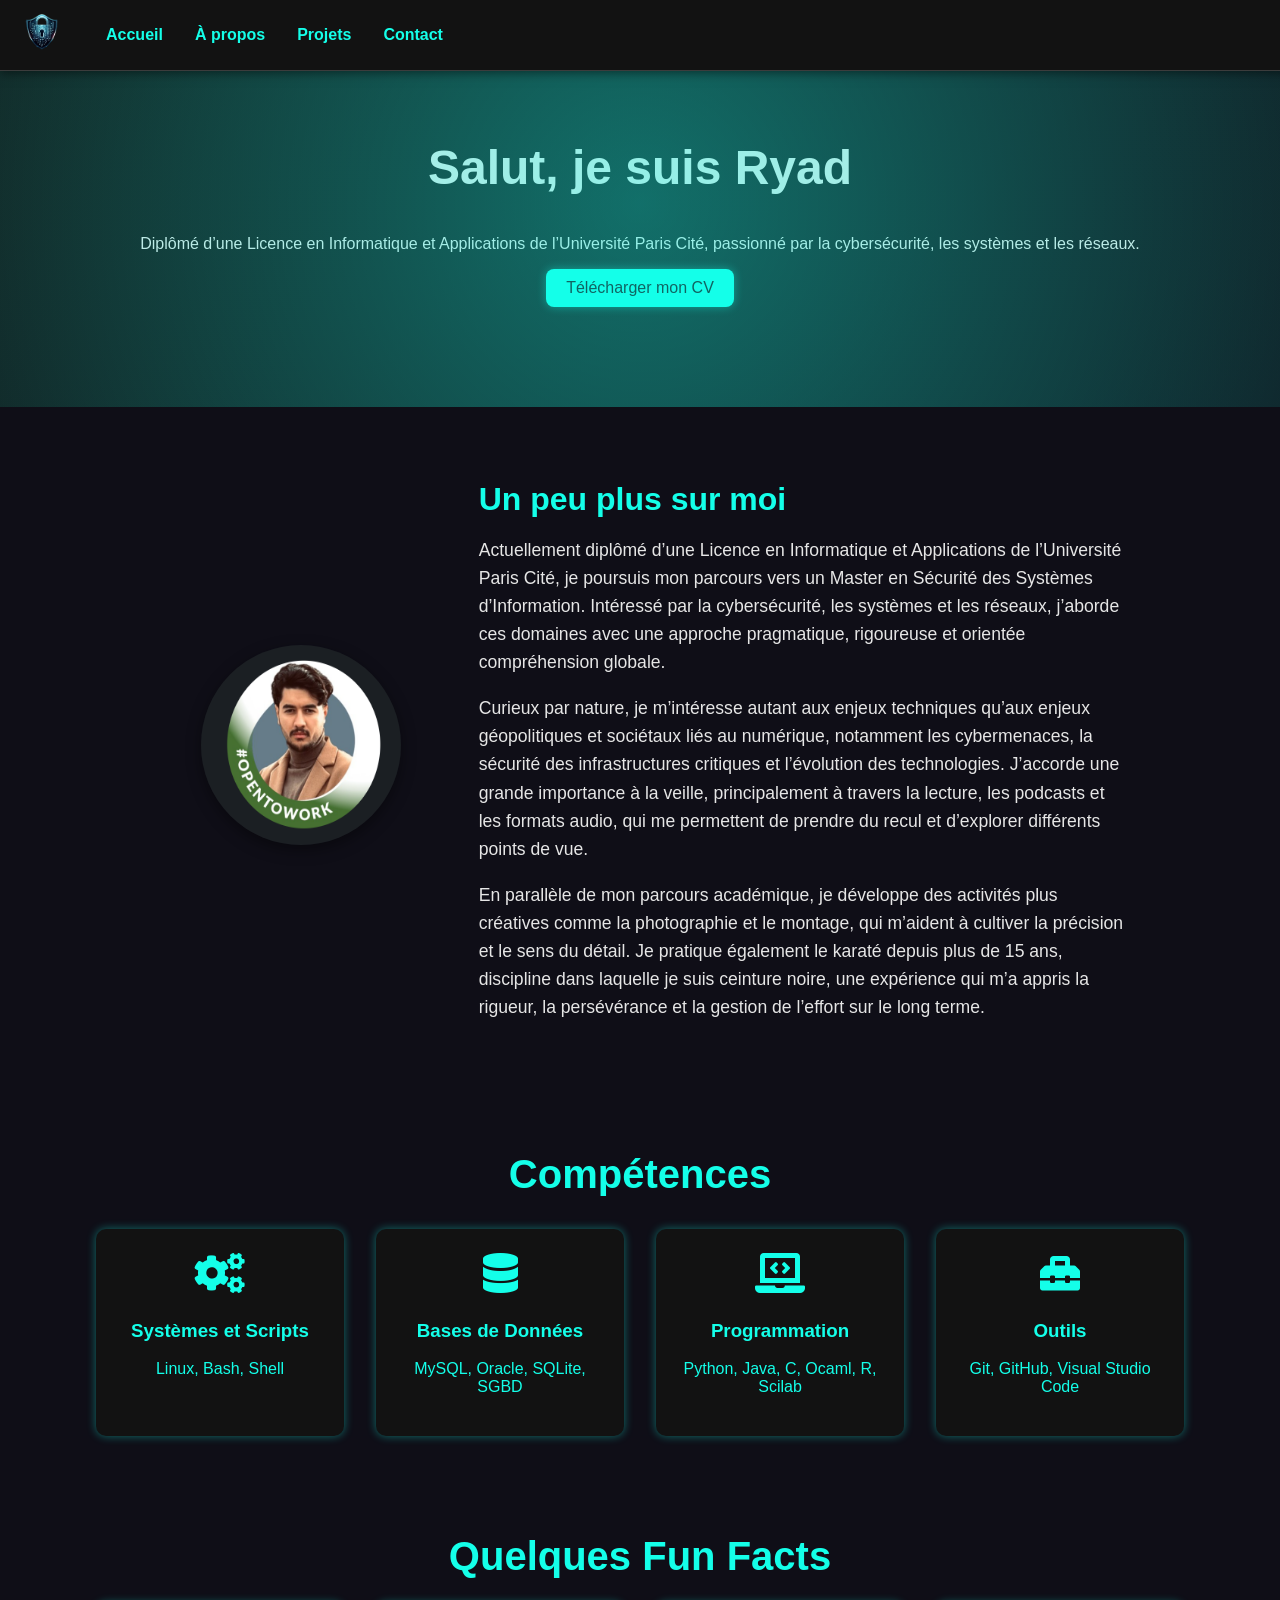
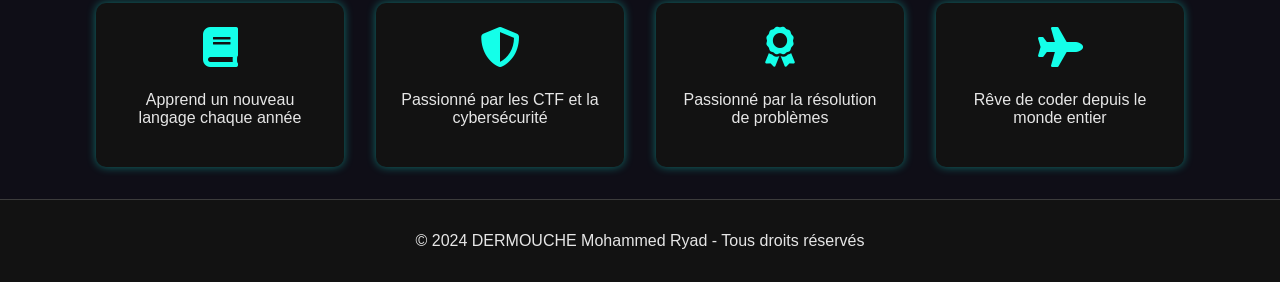
==== about.html @ db716ea2 "Update profile photo source in about.html" ====
<!DOCTYPE html>
<html lang="fr">

<head>
    <meta charset="UTF-8">
    <meta name="viewport" content="width=device-width, initial-scale=1.0">
    <title>Portfolio - À propos</title>
    <link rel="stylesheet" href="assets/css/style.css">

    <link rel="stylesheet" href="https://cdnjs.cloudflare.com/ajax/libs/font-awesome/5.15.4/css/all.min.css">
</head>

<body>

    <!-- Navbar -->
    <nav>
        <div class="logo">
            <a href="index.html"><img src="images/logo.png" alt="Logo" class="h-10"></a>
        </div>
        <ul id="nav-links">
            <li><a href="index.html">Accueil</a></li>
            <li><a href="about.html">À propos</a></li>
            <li><a href="projects.html">Projets</a></li>
            <li><a href="contact.html">Contact</a></li>
        </ul>
        <div class="hamburger" id="hamburger">
            <i class="fas fa-bars"></i>
        </div>
    </nav>

    <!-- Hero Section -->
    <section class="hero-section">
        <h1>Salut, je suis Ryad </h1>
        <p> Diplômé d’une Licence en Informatique et Applications de l’Université Paris Cité, passionné par
            la cybersécurité, les systèmes et les réseaux. </p>
        <a href="assets/documents/CV_SSI_Alternance.pdf" download="Cv Cybersécurité DERMOUCHE Ryad.pdf"
            class="btn-primary">Télécharger
            mon CV</a>
    </section>

    <!-- Profile Section -->
    <!-- Profile Section -->
    <section class="profile-section">
        <div class="profile-photo">
            <img src="images/Photo.png" alt="Photo de Ryad DERMOUCHE">
        </div>
        <div class="profile-bio">
            <h2>Un peu plus sur moi</h2>
            <p>
                Actuellement diplômé d’une Licence en Informatique et Applications de l’Université Paris Cité, je poursuis mon parcours vers un Master en Sécurité des Systèmes d’Information. Intéressé par la cybersécurité, les systèmes et les réseaux, j’aborde ces domaines avec une approche pragmatique, rigoureuse et orientée compréhension globale.
            </p>
            <p>
                Curieux par nature, je m’intéresse autant aux enjeux techniques qu’aux enjeux géopolitiques et sociétaux liés au numérique, notamment les cybermenaces, la sécurité des infrastructures critiques et l’évolution des technologies. J’accorde une grande importance à la veille, principalement à travers la lecture, les podcasts et les formats audio, qui me permettent de prendre du recul et d’explorer différents points de vue.
            </p>
            <p>
                En parallèle de mon parcours académique, je développe des activités plus créatives comme la photographie et le montage, qui m’aident à cultiver la précision et le sens du détail. Je pratique également le karaté depuis plus de 15 ans, discipline dans laquelle je suis ceinture noire, une expérience qui m’a appris la rigueur, la persévérance et la gestion de l’effort sur le long terme.


            </p>
        </div>
    </section>


    <!-- Skills Section -->
    <section class="skills-section">
        <h2>Compétences</h2>
        <div class="skills-container">
            <div class="skill">
                <i class="fas fa-cogs"></i>
                <h3>Systèmes et Scripts</h3>
                <p>Linux, Bash, Shell </p>
            </div>
            <div class="skill">
                <i class="fas fa-database"></i>
                <h3>Bases de Données</h3>
                <p>MySQL, Oracle, SQLite, SGBD</p>
            </div>
            <div class="skill">
                <i class="fas fa-laptop-code"></i>
                <h3>Programmation</h3>
                <p>Python, Java, C, Ocaml, R, Scilab</p>
            </div>
            <div class="skill">
                <i class="fas fa-toolbox"></i>
                <h3>Outils</h3>
                <p>Git, GitHub, Visual Studio Code</p>
            </div>
        </div>
    </section>

    <!-- Fun Facts Section -->
    <section class="fun-facts-section">
        <h2>Quelques Fun Facts</h2>
        <div class="fun-facts">

            <div class="fact">
                <i class="fas fa-book"></i>
                <p>Apprend un nouveau langage chaque année</p>
            </div>
            <div class="fact">
                <i class="fas fa-shield-alt"></i>
                <p>Passionné par les CTF et la cybersécurité</p>
            </div>
            <div class="fact">
                <i class="fas fa-award"></i>
                <p>Passionné par la résolution de problèmes</p>
            </div>
            <div class="fact">
                <i class="fas fa-plane"></i>
                <p>Rêve de coder depuis le monde entier</p>
            </div>
        </div>
    </section>

    <footer>
        <p>&copy; 2024 DERMOUCHE Mohammed Ryad - Tous droits réservés</p>
    </footer>

    <!-- JavaScript pour le menu hamburger -->
    <script src="assets/JS/main.js"></script>
</body>

</html>
---- assets/css/style.css ----
/* 
  PALETTE & VARIABLES 
  -------------------
  - bg-color / lighter-bg : pour les fonds
  - text-color : pour le texte par défaut
  - accent-turquoise / accent-green / accent-magenta : vos trois couleurs néon
  - accent-color / hover-color : variables "par défaut" si besoin
  - shadow-color : ombre néon
*/

:root {
    --bg-color: #0F0E17;
    /* Fond principal très sombre */
    --lighter-bg: #121212;
    /* Variante plus claire pour les blocs */
    --text-color: #E6E6E6;
    /* Texte clair */

    /* Vos 3 couleurs néon : */
    --accent-turquoise: #14FFE9;
    --accent-green: #19FF70;
    --accent-magenta: #FD3A69;

    /* Par commodité, on peut définir un "accent" et un "hover" par défaut */
    --accent-color: var(--accent-turquoise);
    --hover-color: var(--accent-green);

    --transition-speed: 0.3s;
    --border-color: rgba(230, 230, 230, 0.2);

    /*
      Ombre néon légère (par ex. turquoise).
      Vous pouvez créer d'autres ombres, ex:
        --shadow-green: rgba(25, 255, 112, 0.4);
        --shadow-magenta: rgba(253, 58, 105, 0.4);
      et les utiliser où vous voulez.
    */
    --shadow-color: rgba(20, 255, 233, 0.4);
}

/* 
  -----------------
  STYLES DE BASE 
  -----------------
*/

/* Styles de base */
body {
    font-family: 'Poppins', sans-serif;
    background-color: var(--bg-color);
    color: var(--text-color);
    margin: 0;
}

a {
    text-decoration: none;
    color: var(--accent-color);
    transition: color var(--transition-speed);
}

a:hover {
    color: var(--hover-color);
}


/* Bouton principal */
.btn-primary {
    display: inline-block;
    padding: 10px 20px;
    background-color: var(--accent-color);
    color: #0F0E17;
    /* Contraste sur le bouton (texte sombre sur fond néon) */
    border-radius: 8px;
    transition: background-color var(--transition-speed), box-shadow var(--transition-speed);
    box-shadow: 0 0 10px var(--shadow-color);
}

.btn-primary:hover {
    background-color: var(--hover-color);
    box-shadow: 0 0 15px var(--shadow-color);
}

/* 
  -----------------
  NAVBAR 
  -----------------
*/
nav {
    background-color: var(--lighter-bg);
    display: flex;
    align-items: center;
    position: fixed;
    width: 100%;
    top: 0;
    left: 0;
    z-index: 1000;
    box-shadow: 0 2px 10px rgba(0, 0, 0, 0.5);
    border-bottom: 1px solid var(--border-color);
    padding: 0.5rem 1rem;
}

.logo img {
    width: 50px;
    height: auto;
}

nav ul {
    list-style: none;
    display: flex;
    gap: 2rem;
}

nav ul li {
    display: inline-block;
}

nav a {
    color: var(--accent-color);
    font-weight: bold;
    position: relative;
    transition: color var(--transition-speed);
}

nav a:hover {
    color: var(--hover-color);
}

/* Hamburger pour mobile */
.hamburger {
    display: none;
    font-size: 1.5rem;
    cursor: pointer;
    margin-left: auto;
    color: var(--accent-color);
}

@media (max-width: 768px) {
    .hamburger {
        display: block;
    }

    nav ul {
        display: none;
        flex-direction: column;
        gap: 1rem;
        position: absolute;
        top: 60px;
        left: 0;
        background-color: var(--lighter-bg);
        width: 100%;
        box-shadow: 0px 4px 10px rgba(0, 0, 0, 0.1);
    }

    nav ul.show {
        display: flex;
    }
}

/* 
  -----------------
  HERO SECTION 
  -----------------
*/
.hero-section {
    background: linear-gradient(135deg, #121212, #0F0E17);
    color: var(--text-color);
    padding: 100px 0;
    text-align: center;
    position: relative;
    overflow: hidden;
}

/* Halo pulsant au fond */
.hero-section::before {
    content: "";
    position: absolute;
    top: -50%;
    left: -50%;
    width: 200%;
    height: 200%;
    background: radial-gradient(circle, var(--shadow-color) 0%, transparent 70%);
    animation: pulse 3s infinite;
    /* Le point crucial : */
    pointer-events: none;
}

@keyframes pulse {

    0%,
    100% {
        transform: scale(1);
        opacity: 0.5;
    }

    50% {
        transform: scale(1.2);
        opacity: 1;
    }
}

.hero-section h1 {
    font-size: 3rem;
}

.hero-animation {
    font-size: 1.5rem;
    margin-top: 1rem;
}

/* Effet "typewriter" */
.typed-text {
    color: var(--accent-green);
    /* par exemple, une autre couleur néon */
    font-weight: bold;
}

.cursor {
    display: inline-block;
    background-color: var(--bg-color);
    width: 5px;
    animation: blink 0.7s infinite;
}

@keyframes blink {

    0%,
    100% {
        opacity: 1;
    }

    50% {
        opacity: 0;
    }
}

/* 
  -----------------
  INFOS SECTION 
  -----------------
*/
.infos-section {
    padding: 2rem;
    background-color: var(--bg-color);
    text-align: center;
}

.infos-section .section-title {
    font-size: 2rem;
    color: var(--accent-color);
    /* Titre néon */
    margin-bottom: 1.5rem;
}

.infos-content {
    max-width: 800px;
    margin: 0 auto;
    padding: 1.5rem;
    background-color: var(--bg-color);
    border-radius: 8px;
    /* On peut changer l’ombre pour un halo plus néon si souhaité */
    box-shadow: 0 5px 15px rgba(0, 0, 0, 0.4);
    font-size: 1.1rem;
    line-height: 1.6;
}


/* 
  -----------------
  SKILLS SECTION 
  -----------------
*/
.skills-section {
    padding: 2rem;
    background-color: var(--bg-color);
    text-align: center;
}

.skills-section .section-title {
    font-size: 2rem;
    color: var(--accent-color);
    margin-bottom: 1.5rem;
}

.skills-grid {
    display: grid;
    grid-template-columns: repeat(auto-fit, minmax(200px, 1fr));
    gap: 1.5rem;
    max-width: 1000px;
    margin: 0 auto;
    padding: 1rem;
}

.skill-box {
    background-color: var(--lighter-bg);
    border-radius: 8px;
    padding: 1.5rem;
    /* Ombre discrète + effet de survol */
    box-shadow: 0 0 10px var(--shadow-color);
    text-align: center;
    transition: transform var(--transition-speed), box-shadow var(--transition-speed);
}

.skill-box:hover {
    transform: translateY(-10px);
    box-shadow: 0 0 15px var(--shadow-color);
}

.icon {
    font-size: 2.5rem;
    color: var(--accent-color);
    /* Icône en néon */
    margin-bottom: 1rem;
}

.skill-box h3 {
    font-size: 1.25rem;
    color: var(--accent-color);
    /* Titre de la skill en néon ou vert */
    margin-bottom: 0.5rem;
}

/*
  Footer
*/
footer {
    background-color: var(--lighter-bg);
    color: var(--text-color);
    padding: 1rem;
    text-align: center;
    border-top: 1px solid var(--border-color);
}

/* 
  RESPONSIVE (Infos + Skills)
*/
@media (max-width: 768px) {

    .infos-content,
    .skills-grid {
        padding: 1rem;
    }

    .skills-grid {
        grid-template-columns: 1fr;
    }
}

/* 
  RESPONSIVE (Hero, Navbar, etc.)
*/
@media (max-width: 600px) {
    .hero-section h1 {
        font-size: 2rem;
    }

    .hero-animation {
        font-size: 1.25rem;
    }

    .btn-primary {
        padding: 8px 16px;
    }

    .logo img {
        width: 100px;
    }

    nav ul {
        flex-direction: column;
        gap: 1rem;
    }
}


/* Contact Section */
.contact-section {
    background-color: var(--bg-color);
    text-align: center;
    padding: 2rem;
}

.contact-section .section-title {
    font-size: 2rem;
    color: var(--accent-color);
    /* Titre en néon */
    margin-bottom: 1rem;
}

.contact-section p {
    font-size: 1.1rem;
    color: var(--text-color);
    /* Remplace #555 par var(--text-color) */
    margin-bottom: 2rem;
}

/* Contact Info */
.contact-info {
    display: flex;
    flex-direction: column-reverse;
    align-items: center;
    gap: 1rem;
    margin-bottom: 2rem;
}

.contact-item {
    display: flex;
    align-items: center;
    gap: 0.5rem;
}

.contact-item p {
    font-size: 1.1rem;
    color: var(--text-color);
}

.icon {
    font-size: 1.5rem;
    color: var(--accent-color);
    /* Icône en néon */
}

/* Contact Form */
.contact-form {
    max-width: 600px;
    margin: 0 auto;
    display: flex;
    flex-direction: column;
    gap: 1rem;
}

.contact-form input,
.contact-form textarea {
    width: 100%;
    padding: 10px;
    background-color: var(--lighter-bg);
    /* Fond sombre pour les champs */
    color: var(--text-color);
    border: 1px solid var(--border-color);
    border-radius: 5px;
    font-size: 1rem;
    resize: vertical;
}

.contact-form button {
    align-self: flex-start;
    padding: 10px 20px;
    border: none;
    background-color: var(--accent-color);
    color: #0F0E17;
    /* Contraste (texte sombre sur fond néon) */
    border-radius: 5px;
    font-size: 1rem;
    cursor: pointer;
    transition: background-color var(--transition-speed), box-shadow var(--transition-speed);
    box-shadow: 0 0 10px var(--shadow-color);
}

.contact-form button:hover {
    background-color: var(--hover-color);
    box-shadow: 0 0 15px var(--shadow-color);
}

/* Responsive Design for Contact Section */
@media (max-width: 768px) {
    .contact-info {
        align-items: flex-start;
    }
}


/* 
  -----------------
  PROJECTS SECTION 
  -----------------
*/
.projects-section {
    padding: 2rem;
    background-color: var(--bg-color);
    text-align: center;
}

.section-title {
    font-size: 2.5rem;
    color: var(--accent-color);
    margin-bottom: 2rem;
}

/* Grid for Project Cards */
.projects-grid {
    display: grid;
    grid-template-columns: repeat(2, 1fr);
    gap: 2rem;
    max-width: 1200px;
    margin: 0 auto;
}

@media (max-width: 768px) {
    .projects-grid {
        grid-template-columns: 1fr;
    }
}


/* Carte projet */
.project-card {
    border-radius: 10px;
    overflow: hidden;
    background-color: var(--lighter-bg);
    color: var(--text-color);
    box-shadow: 0 0 10px var(--shadow-color);
    transition: transform var(--transition-speed), box-shadow var(--transition-speed);
}

.project-card:hover {
    transform: translateY(-10px);
    box-shadow: 0 0 15px var(--accent-green);
}

.project-image {
    width: 100%;
    height: auto;
}

.project-content {
    padding: 1.5rem;
    text-align: left;
}

.project-content h3 {
    font-size: 1.5rem;
    color: var(--accent-color);
    /* Titre projet en néon */
    margin-bottom: 0.5rem;
}

.project-content p {
    margin-bottom: 1rem;
    color: var(--text-color);
}

/* Tech stack */
.tech-stack {
    list-style: none;
    padding: 0;
    display: flex;
    gap: 0.5rem;
    margin-bottom: 1rem;
    flex-wrap: wrap;
}

.tech-stack li {
    background-color: var(--accent-color);
    color: #0F0E17;
    padding: 0.5rem 1rem;
    border-radius: 5px;
    font-size: 0.875rem;
    transition: background-color var(--transition-speed);
}

.tech-stack li:hover {
    background-color: var(--hover-color);
}

/* Bouton dans la project card */
.project-content .btn-primary {
    display: inline-block;
    padding: 10px 20px;
    font-size: 0.875rem;
    box-shadow: 0 0 10px var(--accent-magenta);
    transition: background-color var(--transition-speed), box-shadow var(--transition-speed);
}

.project-content .btn-primary:hover {
    background-color: var(--accent-magenta);
    box-shadow: 0 0 15px var(--shadow-color);
}

/* Responsive Design */
@media (max-width: 768px) {
    .projects-grid {
        grid-template-columns: 1fr;
        /* 1 projet par ligne sur mobile */

    }
}


/* Hero Section */
.about-hero {
    background: linear-gradient(135deg, #0f270b, var(--shadow-color));
    color: white;
    padding: 100px 20px;
    text-align: center;
}

/* 
  -----------------
  ABOUT HERO 
  -----------------
*/
.about-hero {
    /* Dégradé sombre + nuance turquoise */
    background: linear-gradient(135deg, var(--bg-color), #121212);
    color: var(--text-color);
    padding: 100px 20px;
    text-align: center;
}

.about-hero h1 {
    font-size: 3rem;
    margin-bottom: 0.5rem;
    color: var(--accent-color);
    /* ou var(--text-color) si vous préférez */
}

.about-hero p {
    font-size: 1.25rem;
    margin-bottom: 1rem;
}

.about-hero .btn-primary {
    margin-top: 1rem;
}

/* 
  -----------------
  PROFILE SECTION 
  -----------------
*/
.profile-section {
    display: flex;
    align-items: center;
    padding: 2rem;
    max-width: 1000px;
    margin: 0 auto;
}

.profile-photo {
    flex: 1;
    text-align: center;
}

.profile-photo img {
    width: 200px;
    height: 200px;
    border-radius: 50%;
    box-shadow: 0 5px 15px rgba(0, 0, 0, 0.4);
}

.profile-bio {
    flex: 2;
    padding: 1rem;
}

.profile-bio h2 {
    font-size: 2rem;
    color: var(--accent-color);
    margin-bottom: 1rem;
}

.profile-bio p {
    font-size: 1.1rem;
    color: var(--text-color);
    line-height: 1.6;
}

/* Skills Section */
.skills-section {
    background-color: var(--bg-color);
    padding: 2rem;
    text-align: center;
}

.skills-section h2 {
    font-size: 2.5rem;
    color: var(--accent-color);
    /* Titre de section en néon */
    margin-bottom: 2rem;
}

.skills-container {
    display: flex;
    justify-content: center;
    gap: 2rem;
    flex-wrap: wrap;
}

.skill {
    background-color: var(--lighter-bg);
    /* Fond sombre pour la carte */
    color: var(--accent-color);
    /* Texte en néon */
    padding: 1.5rem;
    border-radius: 10px;
    box-shadow: 0 0 10px var(--shadow-color);
    /* Ombre néon légère */
    text-align: center;
    width: 200px;
    transition: transform var(--transition-speed),
        box-shadow var(--transition-speed);
}

.skill:hover {
    transform: translateY(-10px);
    box-shadow: 0 0 15px var(--shadow-color);
}

.skill i {
    font-size: 2.5rem;
    color: var(--accent-color);
    /* Icône en néon */
    margin-bottom: 0.5rem;
}


/* 
  -----------------
  FUN FACTS SECTION 
  -----------------
*/
.fun-facts-section {
    padding: 2rem;
    background-color: var(--bg-color);
    text-align: center;
}

.fun-facts-section h2 {
    color: var(--accent-color);
    font-size: 2.5rem;
    margin-bottom: 1.5rem;
}

.fun-facts {
    display: flex;
    justify-content: center;
    gap: 2rem;
    flex-wrap: wrap;
}

.fact {
    background-color: var(--lighter-bg);
    color: var(--text-color);
    border-radius: 10px;
    padding: 1.5rem;
    width: 200px;
    box-shadow: 0 0 10px var(--shadow-color);
    text-align: center;
    transition: transform var(--transition-speed), box-shadow var(--transition-speed);
}

.fact:hover {
    transform: translateY(-10px);
    box-shadow: 0 0 15px var(--shadow-color);
}

.fact i {
    font-size: 2.5rem;
    color: var(--accent-color);
    margin-bottom: 0.5rem;
}

/* 
  -----------------
  EFFET NEON GLOW (OPTIONNEL) 
  -----------------
*/
@keyframes neonGlow {

    0%,
    100% {
        text-shadow: 0 0 8px var(--accent-color),
            0 0 20px var(--accent-color),
            0 0 40px var(--accent-color);
    }

    50% {
        text-shadow: 0 0 4px var(--accent-color),
            0 0 10px var(--accent-color),
            0 0 20px var(--accent-color);
    }
}

/* Exemple d'utilisation sur .section-title */
.section-title {
    animation: neonGlow 2s infinite;
}
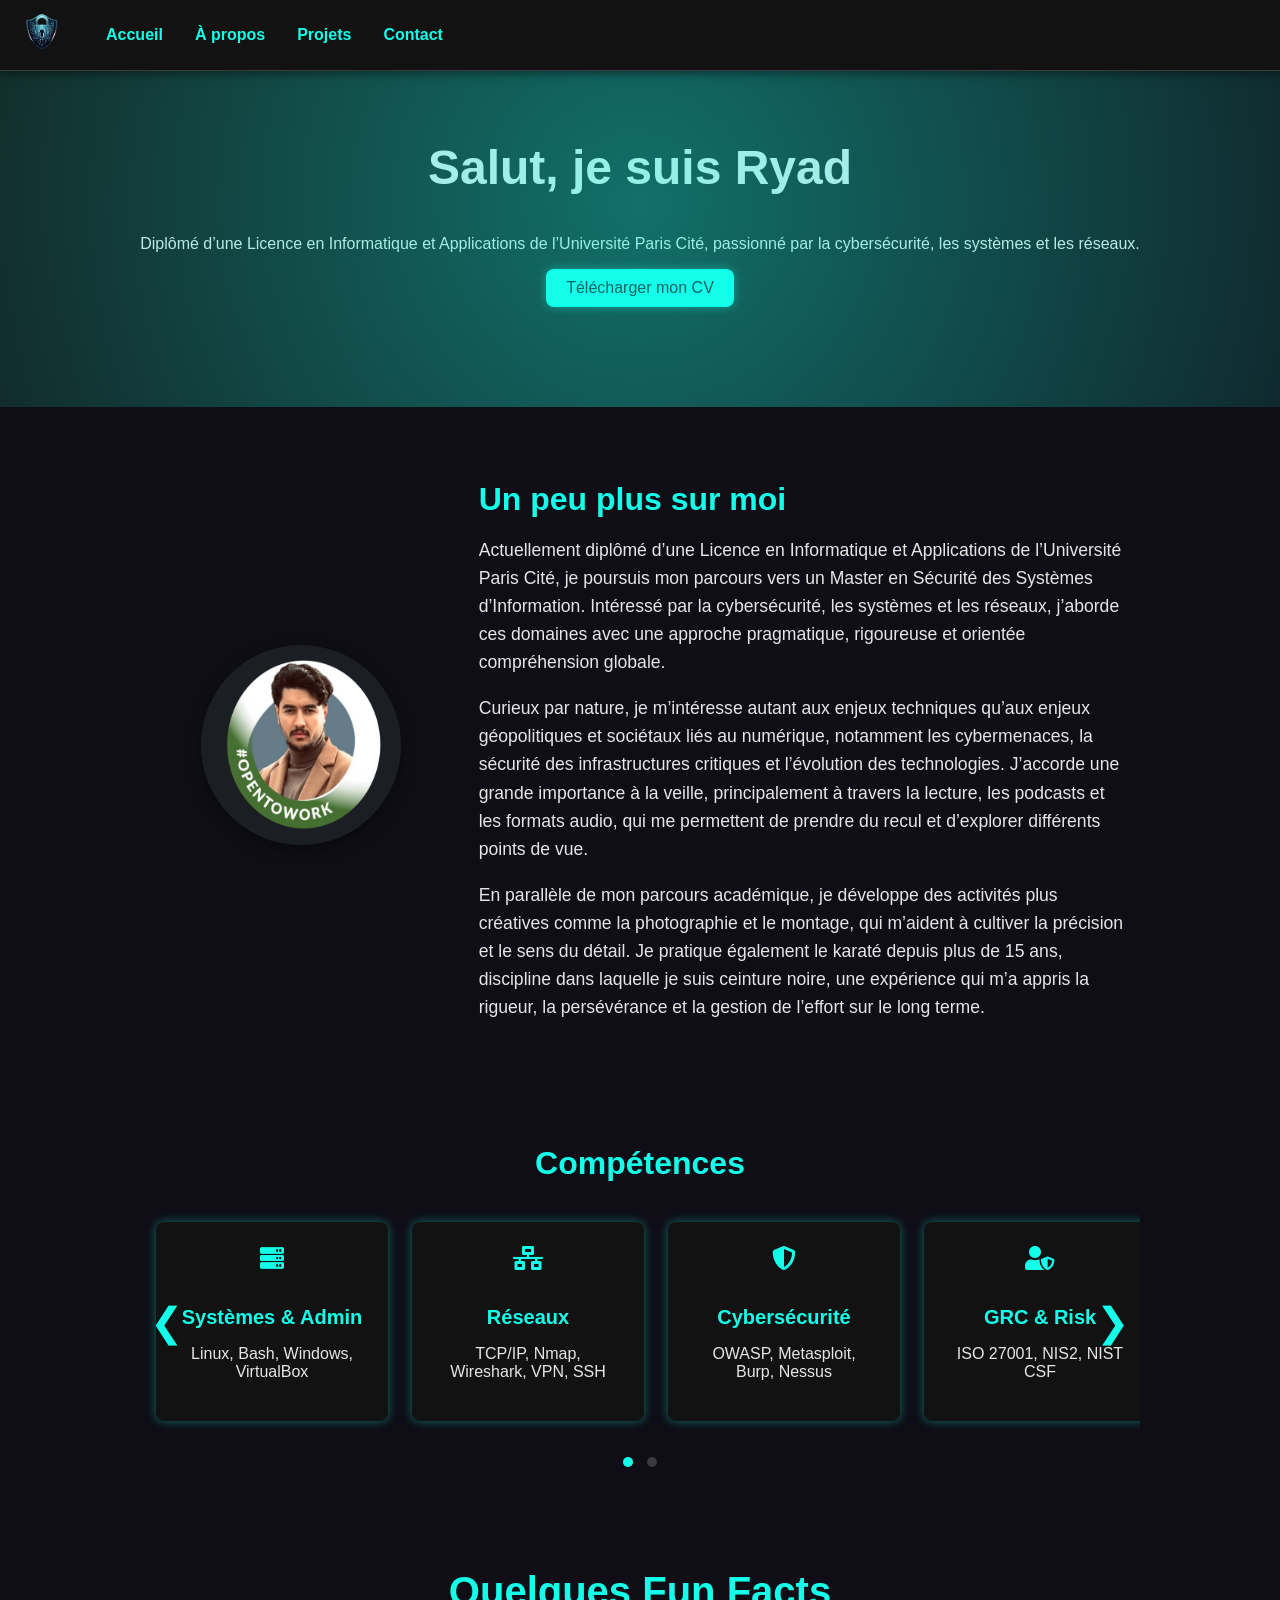
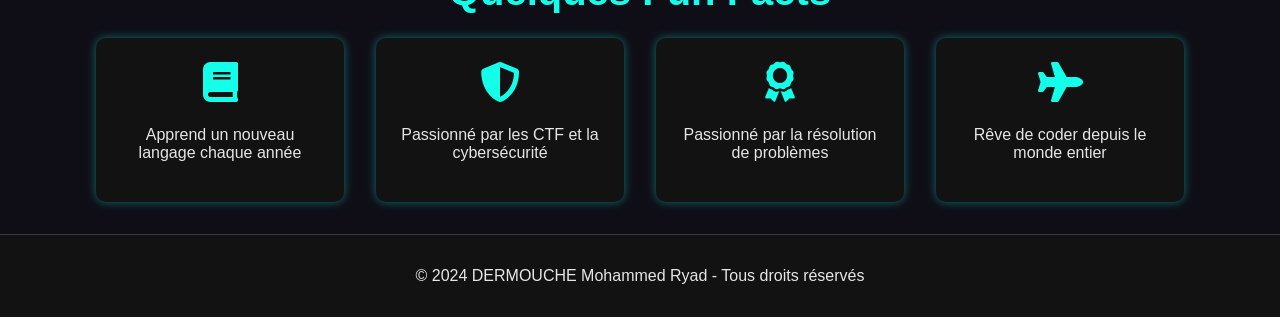
==== commit 76d1ab75: "Refactor skills section into a carousel format" ====
--- a/about.html
+++ b/about.html
@@ -33,7 +33,7 @@
         <h1>Salut, je suis Ryad </h1>
         <p> Diplômé d’une Licence en Informatique et Applications de l’Université Paris Cité, passionné par
             la cybersécurité, les systèmes et les réseaux. </p>
-        <a href="assets/documents/CV_SSI_Alternance.pdf" download="Cv Cybersécurité DERMOUCHE Ryad.pdf"
+        <a href="assets/documents/CV_SSI_Alternance.pdf" download="CV_SSI_Alternance.pdf"
             class="btn-primary">Télécharger
             mon CV</a>
     </section>
@@ -61,32 +61,70 @@
     </section>
 
 
-    <!-- Skills Section -->
-    <section class="skills-section">
-        <h2>Compétences</h2>
-        <div class="skills-container">
-            <div class="skill">
-                <i class="fas fa-cogs"></i>
-                <h3>Systèmes et Scripts</h3>
-                <p>Linux, Bash, Shell </p>
+   <section class="skills-section">
+    <h2 class="section-title">Compétences</h2>
+
+    <div class="skills-carousel">
+        <button class="skills-nav left">&#10094;</button>
+
+        <div class="skills-track">
+            <!-- Slide 1 -->
+            <div class="skills-slide">
+                <div class="skill-box">
+                    <i class="fas fa-server icon"></i>
+                    <h3>Systèmes & Admin</h3>
+                    <p>Linux, Bash, Windows, VirtualBox</p>
+                </div>
+                <div class="skill-box">
+                    <i class="fas fa-network-wired icon"></i>
+                    <h3>Réseaux</h3>
+                    <p>TCP/IP, Nmap, Wireshark, VPN, SSH</p>
+                </div>
+                <div class="skill-box">
+                    <i class="fas fa-shield-alt icon"></i>
+                    <h3>Cybersécurité</h3>
+                    <p>OWASP, Metasploit, Burp, Nessus</p>
+                </div>
+                <div class="skill-box">
+                    <i class="fas fa-user-shield icon"></i>
+                    <h3>GRC & Risk</h3>
+                    <p>ISO 27001, NIS2, NIST CSF</p>
+                </div>
             </div>
-            <div class="skill">
-                <i class="fas fa-database"></i>
-                <h3>Bases de Données</h3>
-                <p>MySQL, Oracle, SQLite, SGBD</p>
-            </div>
-            <div class="skill">
-                <i class="fas fa-laptop-code"></i>
-                <h3>Programmation</h3>
-                <p>Python, Java, C, Ocaml, R, Scilab</p>
-            </div>
-            <div class="skill">
-                <i class="fas fa-toolbox"></i>
-                <h3>Outils</h3>
-                <p>Git, GitHub, Visual Studio Code</p>
+
+            <!-- Slide 2 -->
+            <div class="skills-slide">
+                <div class="skill-box">
+                    <i class="fas fa-code icon"></i>
+                    <h3>Développement</h3>
+                    <p>Python, C/C++, Java, SQL</p>
+                </div>
+                <div class="skill-box">
+                    <i class="fas fa-terminal icon"></i>
+                    <h3>Scripting</h3>
+                    <p>Bash, Python</p>
+                </div>
+                <div class="skill-box">
+                    <i class="fas fa-tools icon"></i>
+                    <h3>Outils</h3>
+                    <p>Git, GitHub, VS Code</p>
+                </div>
+                <div class="skill-box">
+                    <i class="fas fa-flask icon"></i>
+                    <h3>Labs</h3>
+                    <p>Kali, TryHackMe, Root-Me</p>
+                </div>
             </div>
         </div>
-    </section>
+
+        <button class="skills-nav right">&#10095;</button>
+    </div>
+
+    <div class="skills-dots">
+        <span class="skills-dot active"></span>
+        <span class="skills-dot"></span>
+    </div>
+</section>
 
     <!-- Fun Facts Section -->
     <section class="fun-facts-section">
--- a/assets/css/style.css
+++ b/assets/css/style.css
@@ -783,4 +783,91 @@
 /* Exemple d'utilisation sur .section-title */
 .section-title {
     animation: neonGlow 2s infinite;
-}+}
+
+/* ================================
+   SKILLS CAROUSEL (UPDATED)
+   ================================ */
+
+.skills-carousel {
+    position: relative;
+    max-width: 1000px;
+    margin: 0 auto;
+    overflow: hidden;
+}
+
+.skills-track {
+    display: flex;
+    transition: transform 0.6s ease-in-out;
+}
+
+.skills-slide {
+    min-width: 100%;
+    display: grid;
+    grid-template-columns: repeat(auto-fit, minmax(200px, 1fr));
+    gap: 1.5rem;
+    padding: 1rem;
+}
+
+/* Reuse existing skill-box design */
+.skills-slide .skill-box {
+    background-color: var(--lighter-bg);
+    border-radius: 8px;
+    padding: 1.5rem;
+    box-shadow: 0 0 10px var(--shadow-color);
+    transition: transform var(--transition-speed), box-shadow var(--transition-speed);
+}
+
+.skills-slide .skill-box:hover {
+    transform: translateY(-10px);
+    box-shadow: 0 0 15px var(--shadow-color);
+}
+
+/* Navigation arrows */
+.skills-nav {
+    position: absolute;
+    top: 50%;
+    transform: translateY(-50%);
+    font-size: 2.5rem;
+    color: var(--accent-color);
+    background: none;
+    border: none;
+    cursor: pointer;
+    z-index: 10;
+    padding: 0 10px;
+}
+
+.skills-nav.left {
+    left: 0;
+}
+
+.skills-nav.right {
+    right: 0;
+}
+
+/* Dots */
+.skills-dots {
+    margin-top: 1rem;
+    text-align: center;
+}
+
+.skills-dot {
+    display: inline-block;
+    width: 10px;
+    height: 10px;
+    background-color: var(--border-color);
+    border-radius: 50%;
+    margin: 0 5px;
+    cursor: pointer;
+}
+
+.skills-dot.active {
+    background-color: var(--accent-color);
+}
+
+/* Mobile */
+@media (max-width: 768px) {
+    .skills-slide {
+        grid-template-columns: 1fr;
+    }
+}
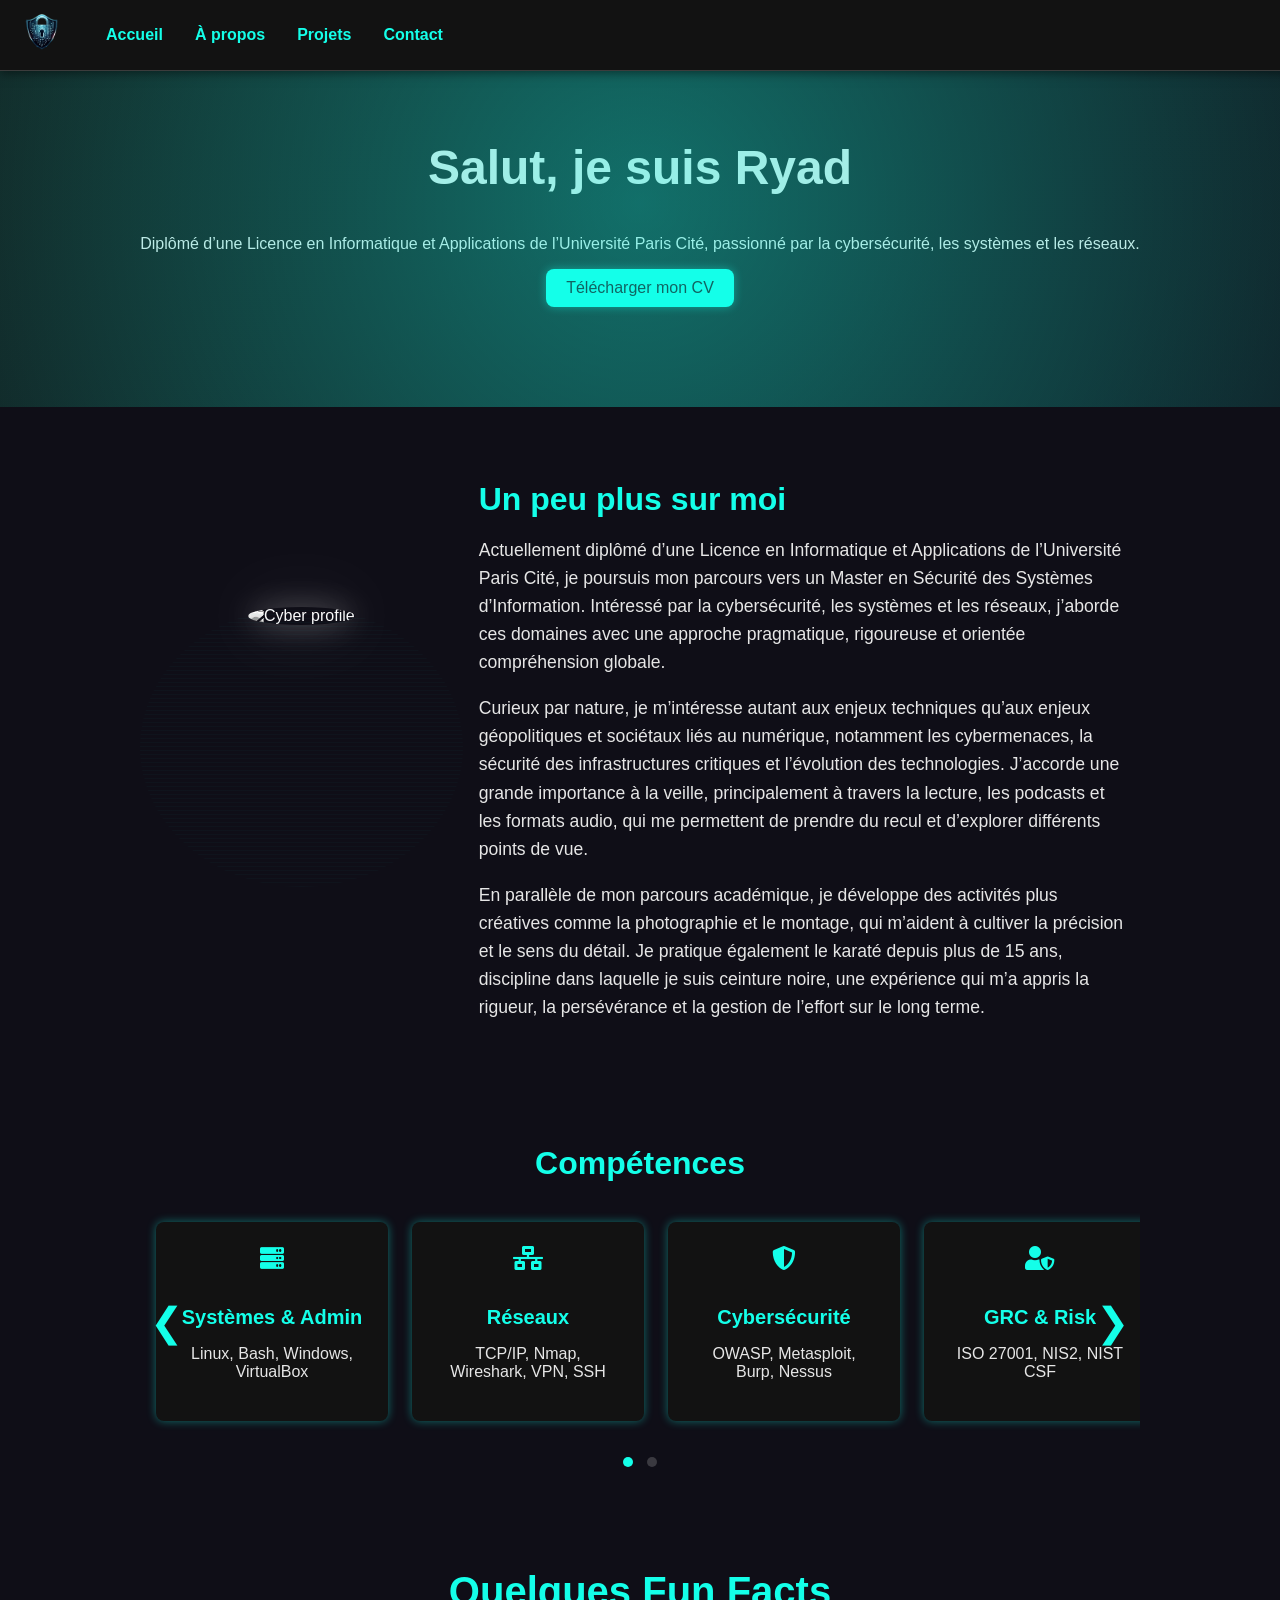
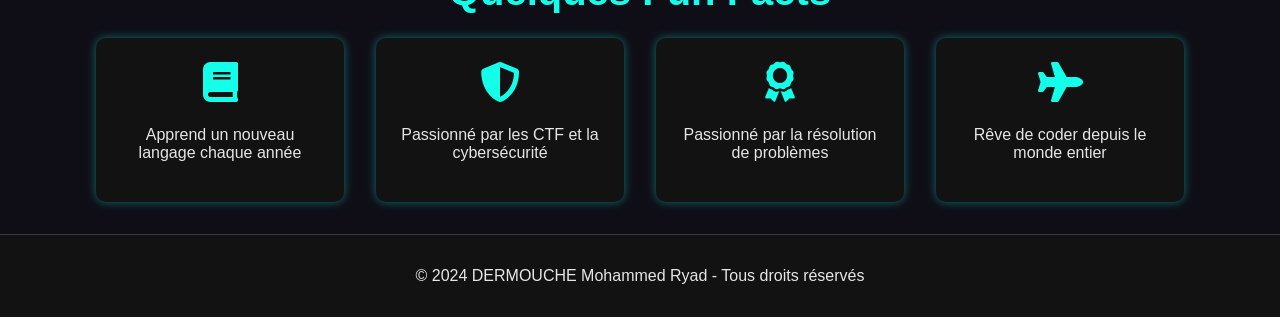
==== commit 3298342c: "Update about.html" ====
--- a/about.html
+++ b/about.html
@@ -41,9 +41,11 @@
     <!-- Profile Section -->
     <!-- Profile Section -->
     <section class="profile-section">
-        <div class="profile-photo">
-            <img src="images/Photo.png" alt="Photo de Ryad DERMOUCHE">
-        </div>
+        <div class="profile-photo cyber-photo">
+    <img src="assets/img/cyber-avatar.png" alt="Cyber profile">
+    <div class="cyber-overlay"></div>
+</div>
+
         <div class="profile-bio">
             <h2>Un peu plus sur moi</h2>
             <p>
--- a/assets/css/style.css
+++ b/assets/css/style.css
@@ -871,3 +871,53 @@
         grid-template-columns: 1fr;
     }
 }
+
+/* ==========================
+   CYBER PROFILE PHOTO
+   ========================== */
+
+.cyber-photo {
+    position: relative;
+    width: 280px;
+    height: 280px;
+    margin: auto;
+}
+
+.cyber-photo img {
+    width: 100%;
+    height: 100%;
+    border-radius: 50%;
+    object-fit: cover;
+    filter: grayscale(100%) contrast(1.2);
+    box-shadow:
+        0 0 30px rgba(0, 255, 255, 0.35),
+        0 0 60px rgba(0, 255, 255, 0.15);
+    transition: transform 0.4s ease;
+}
+
+.cyber-photo:hover img {
+    transform: scale(1.05);
+}
+
+.cyber-overlay {
+    position: absolute;
+    inset: 0;
+    border-radius: 50%;
+    background:
+        repeating-linear-gradient(
+            0deg,
+            rgba(0,255,255,0.08),
+            rgba(0,255,255,0.08) 1px,
+            transparent 1px,
+            transparent 4px
+        );
+    opacity: 0.3;
+    pointer-events: none;
+    animation: scan 6s linear infinite;
+}
+
+@keyframes scan {
+    from { background-position: 0 0; }
+    to { background-position: 0 120px; }
+}
+
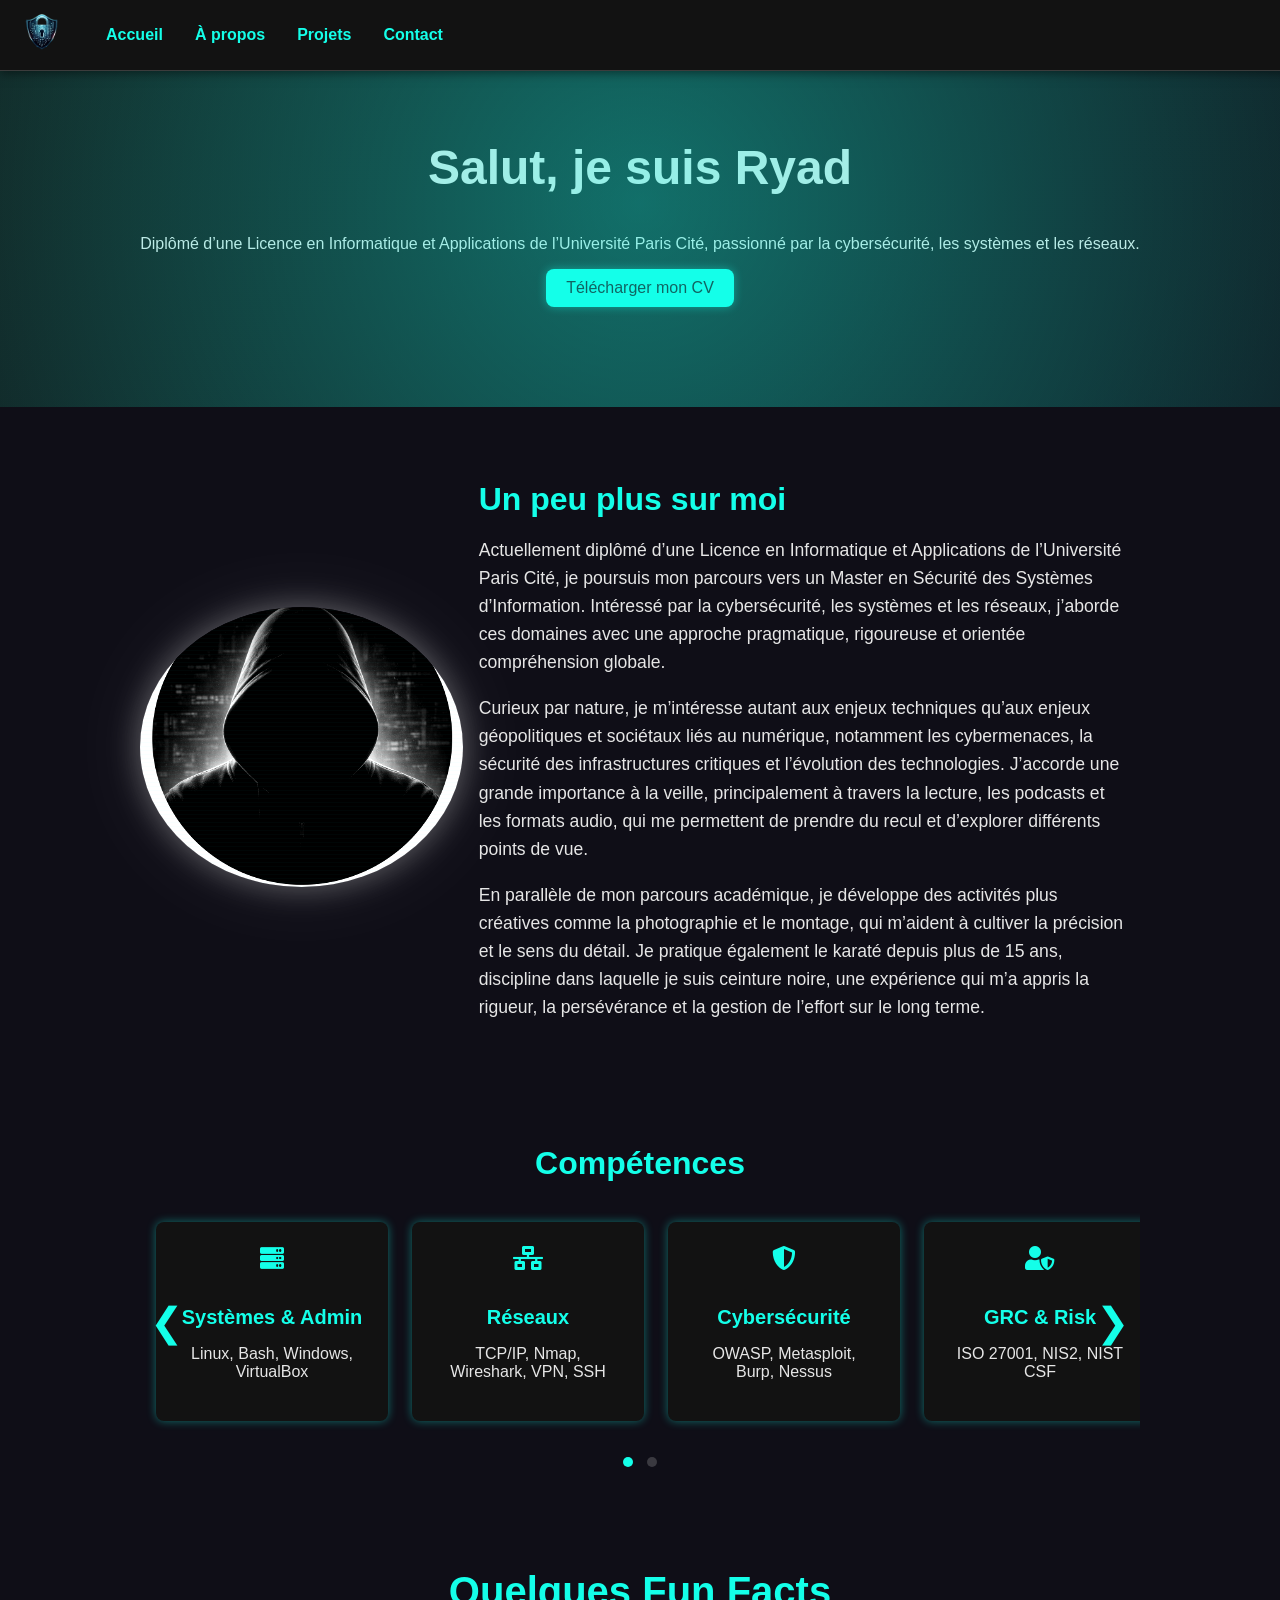
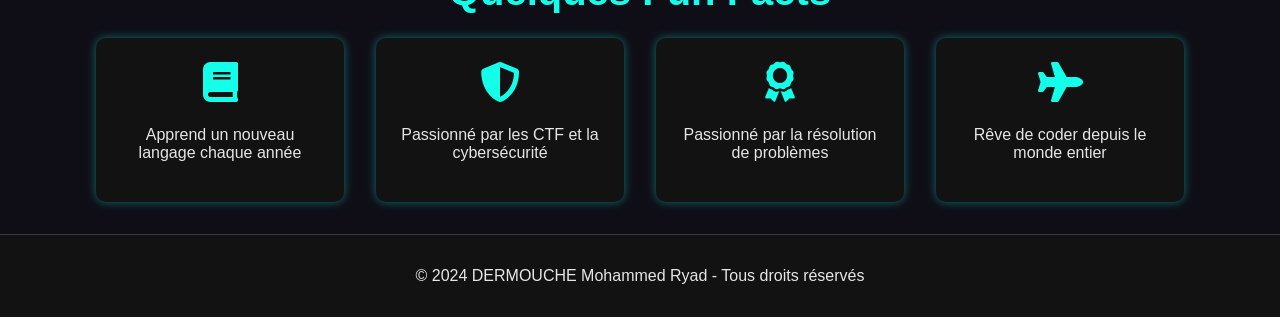
==== commit 72ffa617: "Change profile photo source to new path Updated image source path for the profile photo." ====
--- a/about.html
+++ b/about.html
@@ -42,7 +42,7 @@
     <!-- Profile Section -->
     <section class="profile-section">
         <div class="profile-photo cyber-photo">
-    <img src="assets/img/cyber-avatar.png" alt="Cyber profile">
+    <img src="images/cyber_avatar.png" alt="Cyber profile">
     <div class="cyber-overlay"></div>
 </div>
 
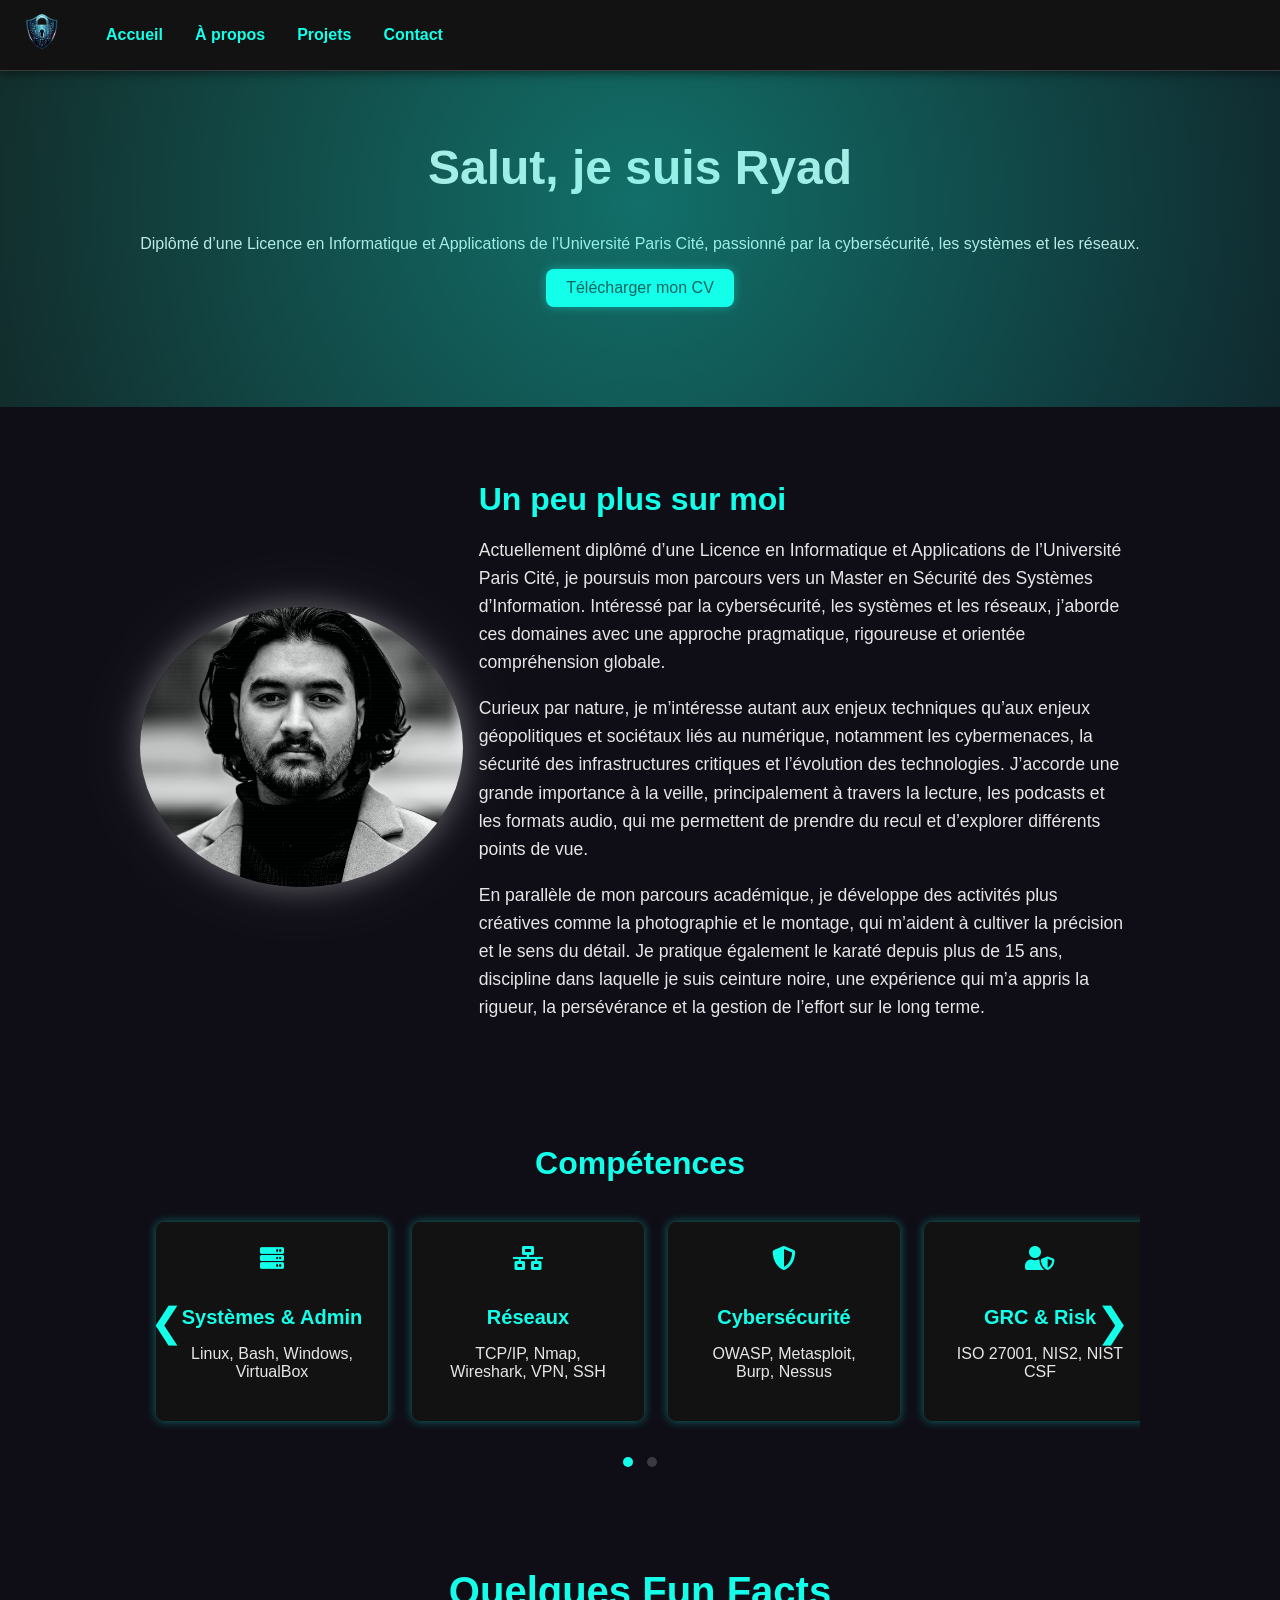
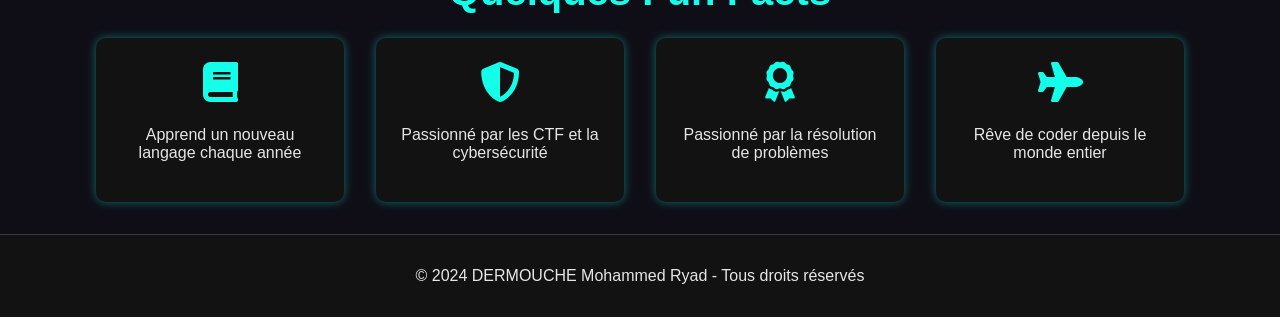
==== commit 28cb0f28: "Update profile image in about.html" ====
--- a/about.html
+++ b/about.html
@@ -42,7 +42,7 @@
     <!-- Profile Section -->
     <section class="profile-section">
         <div class="profile-photo cyber-photo">
-    <img src="images/cyber_avatar.png" alt="Cyber profile">
+    <img src="images/photo_ryad.jpg" alt="Cyber profile">
     <div class="cyber-overlay"></div>
 </div>
 
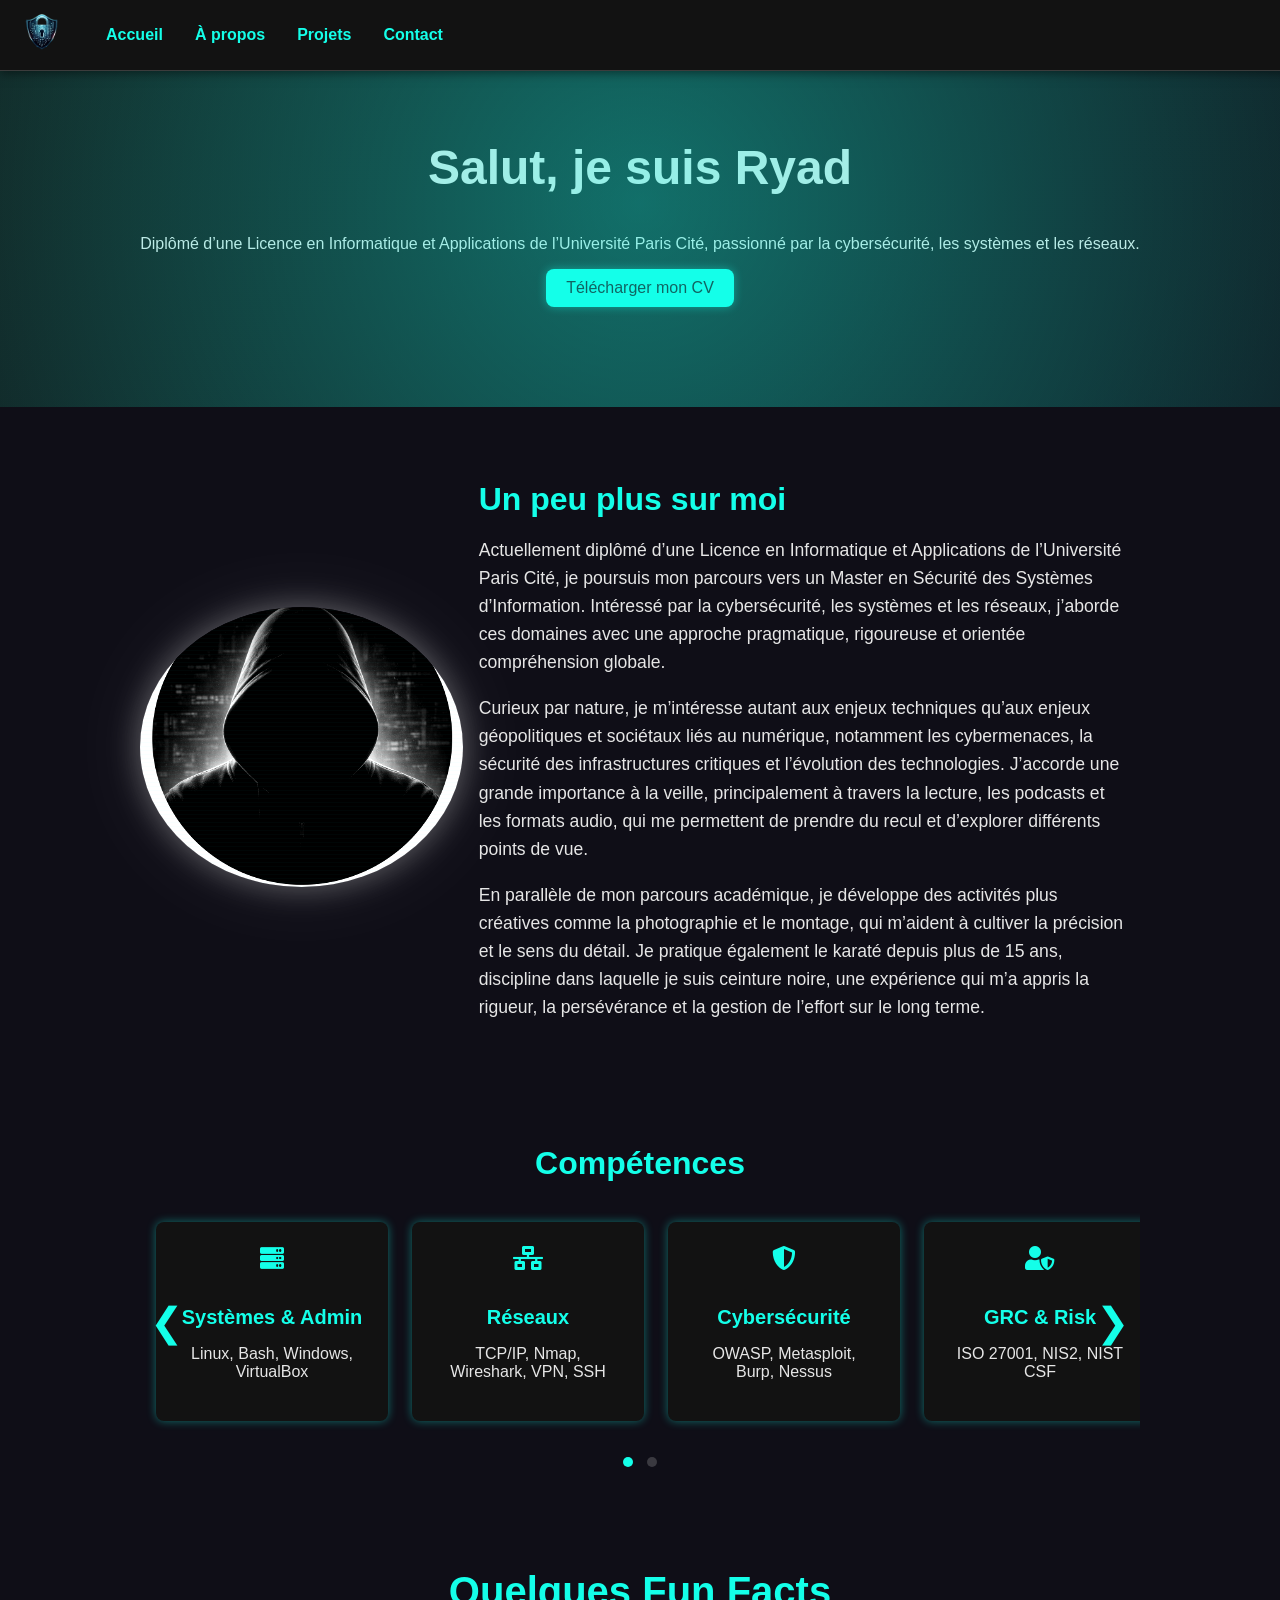
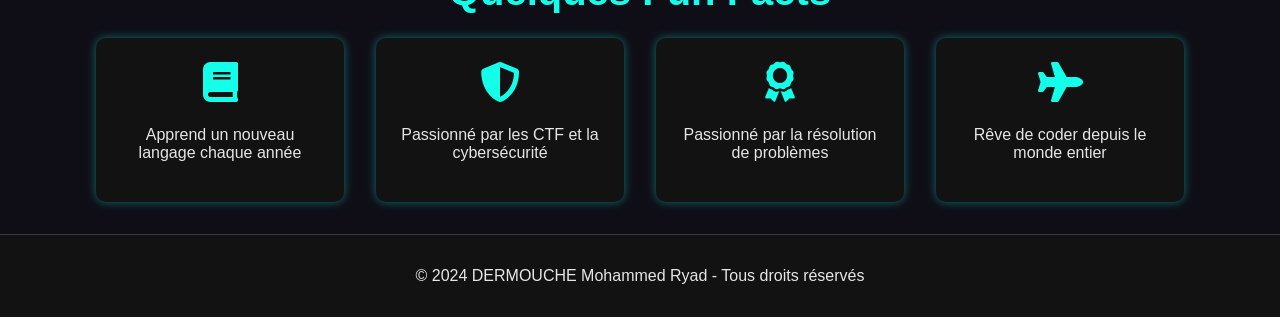
==== commit 6551ba44: "Update about.html" ====
--- a/about.html
+++ b/about.html
@@ -42,7 +42,7 @@
     <!-- Profile Section -->
     <section class="profile-section">
         <div class="profile-photo cyber-photo">
-    <img src="images/photo_ryad.jpg" alt="Cyber profile">
+    <img src="images/cyber_avatar.png" alt="Cyber profile">
     <div class="cyber-overlay"></div>
 </div>
 
